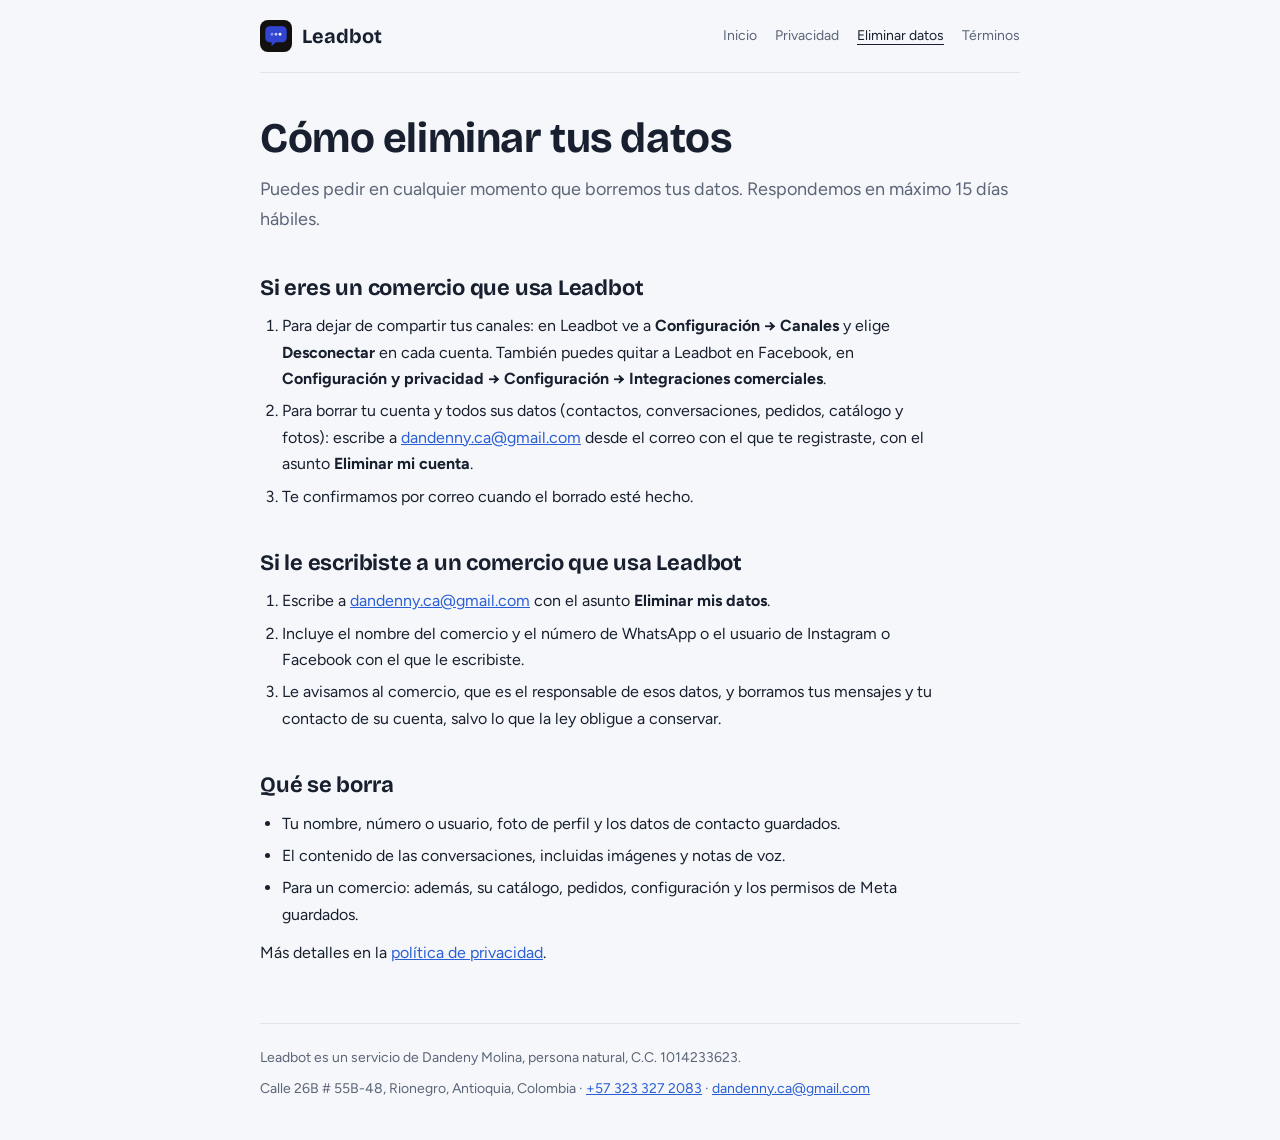
==== eliminar-datos.html @ eb81bd66 "Sitio público de Leadbot: inicio, privacidad, eliminar datos y términos Co-Authored-By: Claude Opus " ====
<!doctype html>
<html lang="es-CO">
<head>
  <meta charset="utf-8">
  <meta name="viewport" content="width=device-width, initial-scale=1">
  <title>Eliminar datos · Leadbot</title>
  <meta name="description" content="Cómo pedir que Leadbot borre tus datos personales.">
  <link rel="icon" href="favicon.png">
  <link rel="preconnect" href="https://fonts.googleapis.com">
  <link rel="preconnect" href="https://fonts.gstatic.com" crossorigin>
  <link rel="stylesheet" href="https://fonts.googleapis.com/css2?family=Bricolage+Grotesque:opsz,wght@12..96,700&family=Figtree:wght@400;600&display=swap">
  <link rel="stylesheet" href="estilos.css">
</head>
<body>
  <header class="top">
    <a class="marca" href="index.html"><img src="icono.png" alt="">Leadbot</a>
    <nav aria-label="Páginas">
      <a href="index.html">Inicio</a>
      <a href="privacidad.html">Privacidad</a>
      <a href="eliminar-datos.html" aria-current="page">Eliminar datos</a>
      <a href="terminos.html">Términos</a>
    </nav>
  </header>
  <main>
    <section>
      <h1>Cómo eliminar tus datos</h1>
      <p class="lead">Puedes pedir en cualquier momento que borremos tus datos. Respondemos en máximo 15 días hábiles.</p>
    </section>
    <section>
      <h2>Si eres un comercio que usa Leadbot</h2>
      <ol>
        <li>Para dejar de compartir tus canales: en Leadbot ve a <b>Configuración → Canales</b> y elige <b>Desconectar</b> en cada cuenta. También puedes quitar a Leadbot en Facebook, en <b>Configuración y privacidad → Configuración → Integraciones comerciales</b>.</li>
        <li>Para borrar tu cuenta y todos sus datos (contactos, conversaciones, pedidos, catálogo y fotos): escribe a <a href="mailto:dandenny.ca@gmail.com">dandenny.ca@gmail.com</a> desde el correo con el que te registraste, con el asunto <b>Eliminar mi cuenta</b>.</li>
        <li>Te confirmamos por correo cuando el borrado esté hecho.</li>
      </ol>
    </section>
    <section>
      <h2>Si le escribiste a un comercio que usa Leadbot</h2>
      <ol>
        <li>Escribe a <a href="mailto:dandenny.ca@gmail.com">dandenny.ca@gmail.com</a> con el asunto <b>Eliminar mis datos</b>.</li>
        <li>Incluye el nombre del comercio y el número de WhatsApp o el usuario de Instagram o Facebook con el que le escribiste.</li>
        <li>Le avisamos al comercio, que es el responsable de esos datos, y borramos tus mensajes y tu contacto de su cuenta, salvo lo que la ley obligue a conservar.</li>
      </ol>
    </section>
    <section>
      <h2>Qué se borra</h2>
      <ul>
        <li>Tu nombre, número o usuario, foto de perfil y los datos de contacto guardados.</li>
        <li>El contenido de las conversaciones, incluidas imágenes y notas de voz.</li>
        <li>Para un comercio: además, su catálogo, pedidos, configuración y los permisos de Meta guardados.</li>
      </ul>
      <p>Más detalles en la <a href="privacidad.html">política de privacidad</a>.</p>
    </section>
  </main>
  <footer class="pie">
    <p>Leadbot es un servicio de Dandeny Molina, persona natural, C.C. 1014233623.</p>
    <p>Calle 26B # 55B-48, Rionegro, Antioquia, Colombia · <a href="tel:+573233272083">+57 323 327 2083</a> · <a href="mailto:dandenny.ca@gmail.com">dandenny.ca@gmail.com</a></p>
  </footer>
</body>
</html>
---- estilos.css ----
/* Sitio público de Leadbot: una columna de lectura, encabezado con la marca y pie con los datos del responsable. */
:root {
  --bg: #f6f7fa;
  --surface: #ffffff;
  --ink: #18202f;
  --muted: #5b6577;
  --line: #dfe3ea;
  --accent: #2a5fd6;
  --accent-soft: #eaf0fc;
  --display: "Bricolage Grotesque", "Avenir Next", system-ui, sans-serif;
  --body: "Figtree", "Helvetica Neue", system-ui, sans-serif;
}
@media (prefers-color-scheme: dark) {
  :root { color-scheme: dark; --bg: #11151d; --surface: #181e29; --ink: #e8ecf3; --muted: #9aa4b5; --line: #2a3242; --accent: #7ea2ff; --accent-soft: #1d2840; }
}
* { box-sizing: border-box; }
html { -webkit-text-size-adjust: 100%; }
body { margin: 0; background: var(--bg); color: var(--ink); font: 400 16px/1.65 var(--body); padding-inline: 20px; }
a { color: var(--accent); }
a:focus-visible { outline: 2px solid var(--accent); outline-offset: 2px; border-radius: 2px; }
.top, main, .pie { max-width: 760px; margin: 0 auto; }
.top { display: flex; flex-wrap: wrap; align-items: center; justify-content: space-between; gap: 12px 24px; padding-block: 20px; border-bottom: 1px solid var(--line); }
.marca { display: flex; align-items: center; gap: 10px; font: 700 20px var(--display); color: var(--ink); text-decoration: none; }
.marca img { width: 32px; height: 32px; border-radius: 8px; }
nav { display: flex; flex-wrap: wrap; gap: 6px 18px; font-size: 14px; }
nav a { color: var(--muted); text-decoration: none; }
nav a:hover, nav a[aria-current="page"] { color: var(--ink); text-decoration: underline; text-underline-offset: 4px; }
main { padding-block: 40px 56px; display: flex; flex-direction: column; gap: 28px; }
h1, h2, h3 { font-family: var(--display); line-height: 1.2; letter-spacing: -0.01em; text-wrap: balance; margin: 0; }
h1 { font-size: clamp(30px, 5vw, 42px); }
h2 { font-size: 22px; margin-top: 12px; }
h3 { font-size: 17px; }
p, ul, ol { margin: 0; max-width: 68ch; }
ul, ol { padding-left: 22px; display: flex; flex-direction: column; gap: 6px; }
section { display: flex; flex-direction: column; gap: 12px; }
.lead { font-size: 18px; color: var(--muted); }
.fecha { font-size: 14px; color: var(--muted); }
.caja { background: var(--surface); border: 1px solid var(--line); border-radius: 10px; padding: 18px 20px; display: flex; flex-direction: column; gap: 8px; }
.datos { display: grid; grid-template-columns: max-content 1fr; gap: 4px 16px; margin: 0; }
.datos dt { color: var(--muted); }
.datos dd { margin: 0; overflow-wrap: anywhere; }
.grid { display: grid; grid-template-columns: repeat(auto-fit, minmax(210px, 1fr)); gap: 14px; }
.grid .caja h3 { font-size: 16px; }
.grid .caja p { color: var(--muted); font-size: 15px; }
.pie { border-top: 1px solid var(--line); padding-block: 22px 40px; font-size: 14px; color: var(--muted); display: flex; flex-direction: column; gap: 8px; }
.pie nav a { color: var(--muted); }
@media (max-width: 480px) { .datos { grid-template-columns: 1fr; gap: 0; } .datos dd { margin-bottom: 8px; } }
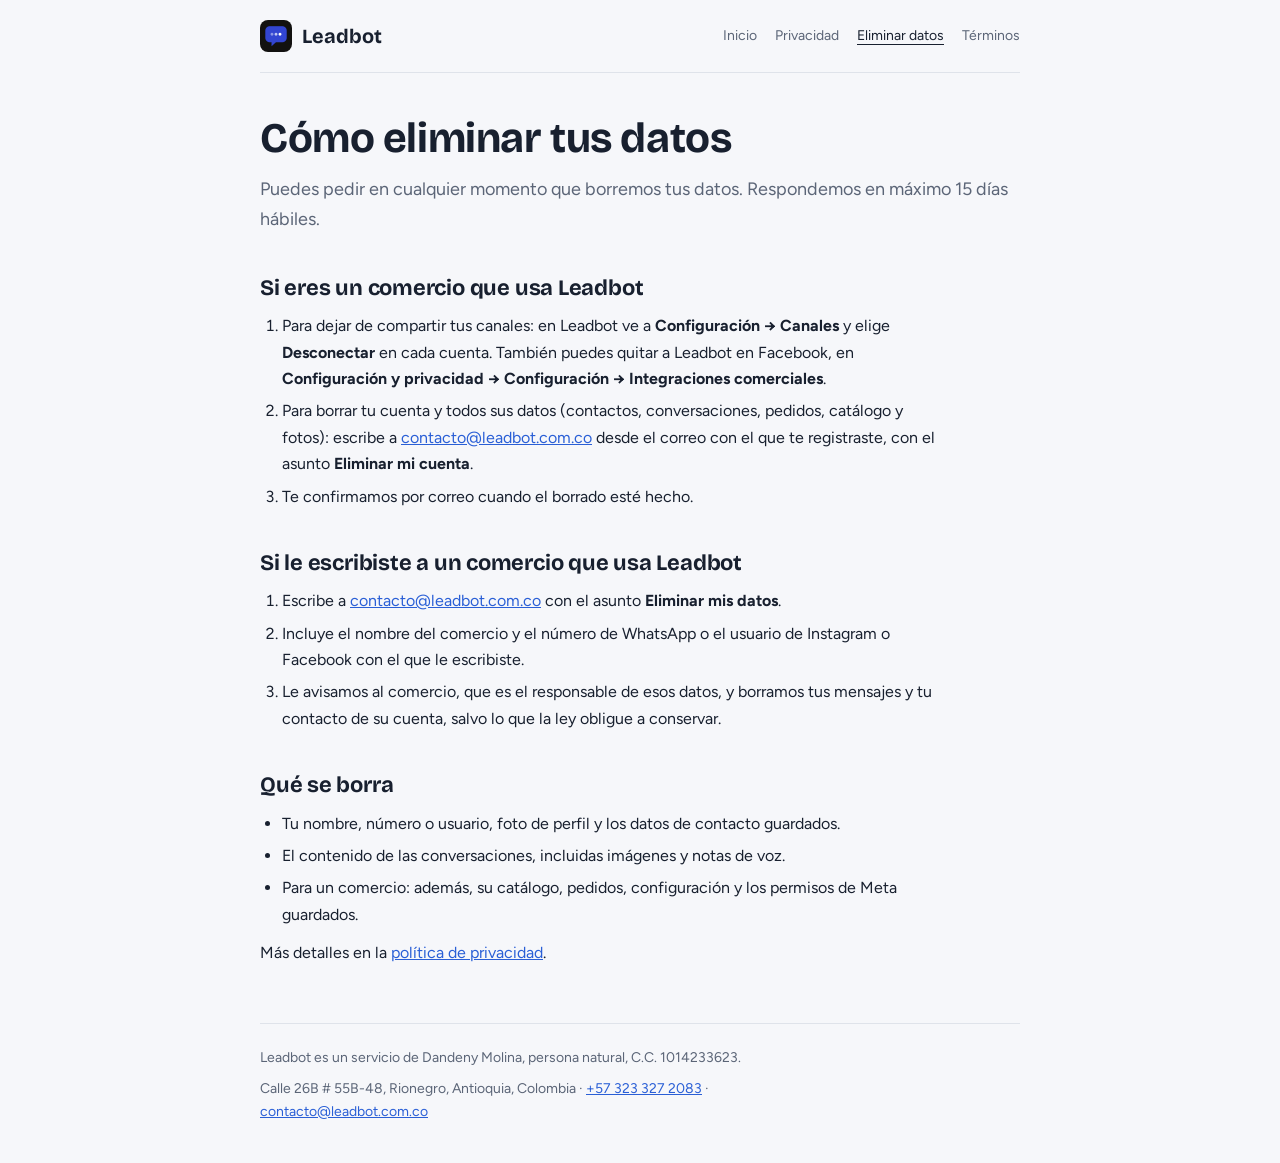
==== commit 8620fa47: "Correo de contacto del dominio: contacto@leadbot.com.co Co-Authored-By: Claude Opus 5.5 <noreply@ant" ====
--- a/eliminar-datos.html
+++ b/eliminar-datos.html
@@ -30,14 +30,14 @@
       <h2>Si eres un comercio que usa Leadbot</h2>
       <ol>
         <li>Para dejar de compartir tus canales: en Leadbot ve a <b>Configuración → Canales</b> y elige <b>Desconectar</b> en cada cuenta. También puedes quitar a Leadbot en Facebook, en <b>Configuración y privacidad → Configuración → Integraciones comerciales</b>.</li>
-        <li>Para borrar tu cuenta y todos sus datos (contactos, conversaciones, pedidos, catálogo y fotos): escribe a <a href="mailto:dandenny.ca@gmail.com">dandenny.ca@gmail.com</a> desde el correo con el que te registraste, con el asunto <b>Eliminar mi cuenta</b>.</li>
+        <li>Para borrar tu cuenta y todos sus datos (contactos, conversaciones, pedidos, catálogo y fotos): escribe a <a href="mailto:contacto@leadbot.com.co">contacto@leadbot.com.co</a> desde el correo con el que te registraste, con el asunto <b>Eliminar mi cuenta</b>.</li>
         <li>Te confirmamos por correo cuando el borrado esté hecho.</li>
       </ol>
     </section>
     <section>
       <h2>Si le escribiste a un comercio que usa Leadbot</h2>
       <ol>
-        <li>Escribe a <a href="mailto:dandenny.ca@gmail.com">dandenny.ca@gmail.com</a> con el asunto <b>Eliminar mis datos</b>.</li>
+        <li>Escribe a <a href="mailto:contacto@leadbot.com.co">contacto@leadbot.com.co</a> con el asunto <b>Eliminar mis datos</b>.</li>
         <li>Incluye el nombre del comercio y el número de WhatsApp o el usuario de Instagram o Facebook con el que le escribiste.</li>
         <li>Le avisamos al comercio, que es el responsable de esos datos, y borramos tus mensajes y tu contacto de su cuenta, salvo lo que la ley obligue a conservar.</li>
       </ol>
@@ -54,7 +54,7 @@
   </main>
   <footer class="pie">
     <p>Leadbot es un servicio de Dandeny Molina, persona natural, C.C. 1014233623.</p>
-    <p>Calle 26B # 55B-48, Rionegro, Antioquia, Colombia · <a href="tel:+573233272083">+57 323 327 2083</a> · <a href="mailto:dandenny.ca@gmail.com">dandenny.ca@gmail.com</a></p>
+    <p>Calle 26B # 55B-48, Rionegro, Antioquia, Colombia · <a href="tel:+573233272083">+57 323 327 2083</a> · <a href="mailto:contacto@leadbot.com.co">contacto@leadbot.com.co</a></p>
   </footer>
 </body>
 </html>
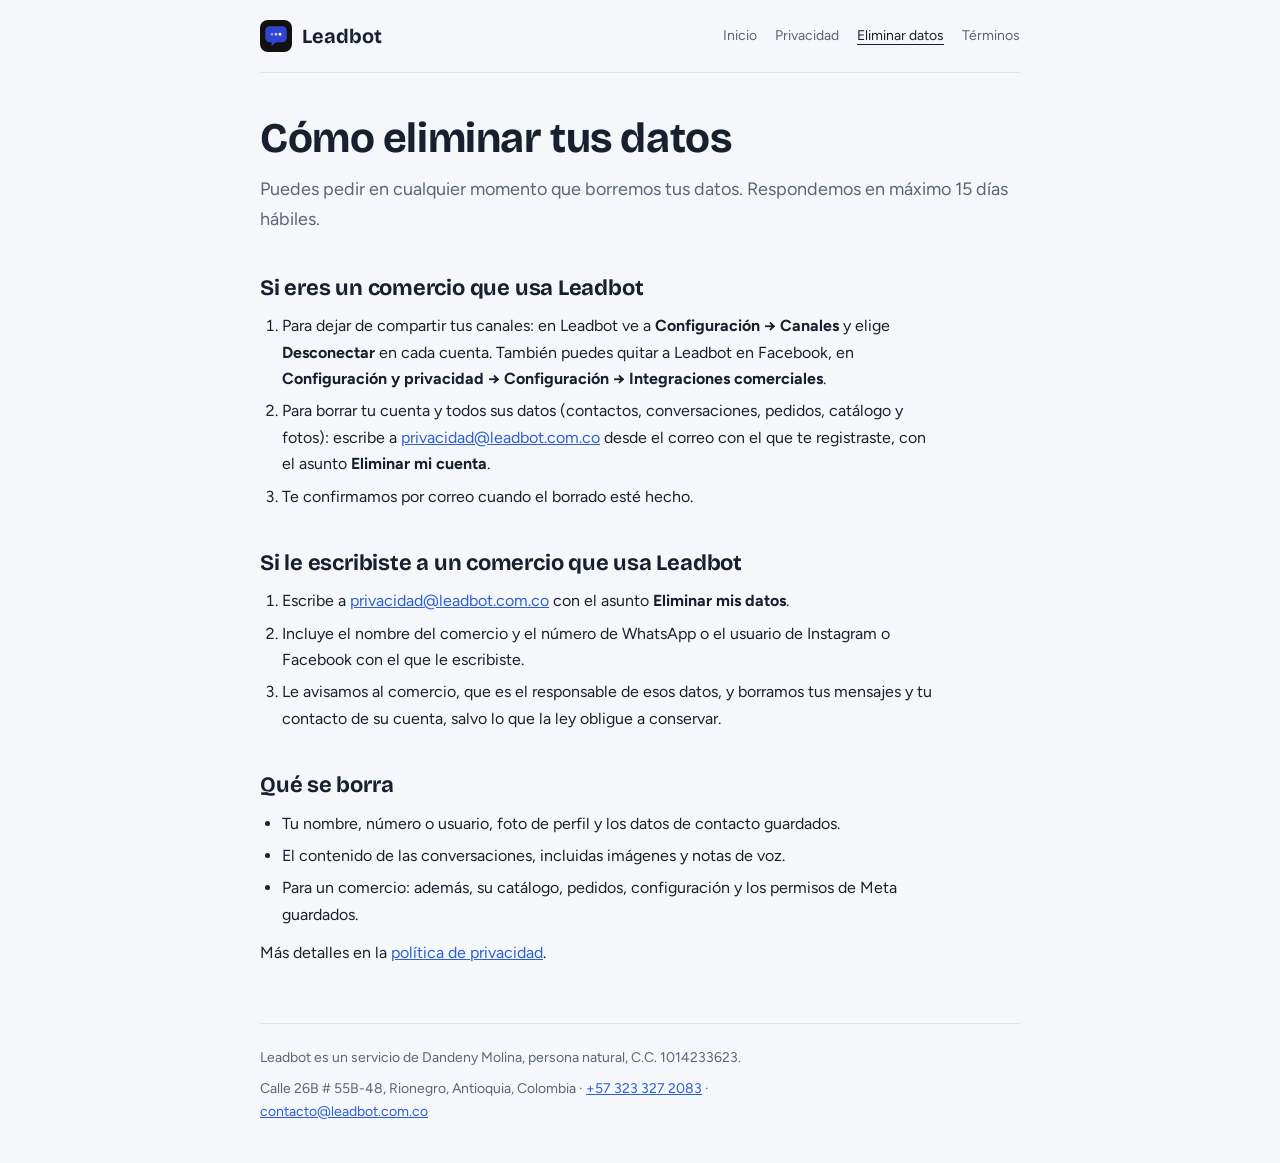
==== commit 07ce2ef9: "Correos por tema: privacidad@ para datos personales, soporte@ para comercios Co-Authored-By: Claude " ====
--- a/eliminar-datos.html
+++ b/eliminar-datos.html
@@ -30,14 +30,14 @@
       <h2>Si eres un comercio que usa Leadbot</h2>
       <ol>
         <li>Para dejar de compartir tus canales: en Leadbot ve a <b>Configuración → Canales</b> y elige <b>Desconectar</b> en cada cuenta. También puedes quitar a Leadbot en Facebook, en <b>Configuración y privacidad → Configuración → Integraciones comerciales</b>.</li>
-        <li>Para borrar tu cuenta y todos sus datos (contactos, conversaciones, pedidos, catálogo y fotos): escribe a <a href="mailto:contacto@leadbot.com.co">contacto@leadbot.com.co</a> desde el correo con el que te registraste, con el asunto <b>Eliminar mi cuenta</b>.</li>
+        <li>Para borrar tu cuenta y todos sus datos (contactos, conversaciones, pedidos, catálogo y fotos): escribe a <a href="mailto:privacidad@leadbot.com.co">privacidad@leadbot.com.co</a> desde el correo con el que te registraste, con el asunto <b>Eliminar mi cuenta</b>.</li>
         <li>Te confirmamos por correo cuando el borrado esté hecho.</li>
       </ol>
     </section>
     <section>
       <h2>Si le escribiste a un comercio que usa Leadbot</h2>
       <ol>
-        <li>Escribe a <a href="mailto:contacto@leadbot.com.co">contacto@leadbot.com.co</a> con el asunto <b>Eliminar mis datos</b>.</li>
+        <li>Escribe a <a href="mailto:privacidad@leadbot.com.co">privacidad@leadbot.com.co</a> con el asunto <b>Eliminar mis datos</b>.</li>
         <li>Incluye el nombre del comercio y el número de WhatsApp o el usuario de Instagram o Facebook con el que le escribiste.</li>
         <li>Le avisamos al comercio, que es el responsable de esos datos, y borramos tus mensajes y tu contacto de su cuenta, salvo lo que la ley obligue a conservar.</li>
       </ol>
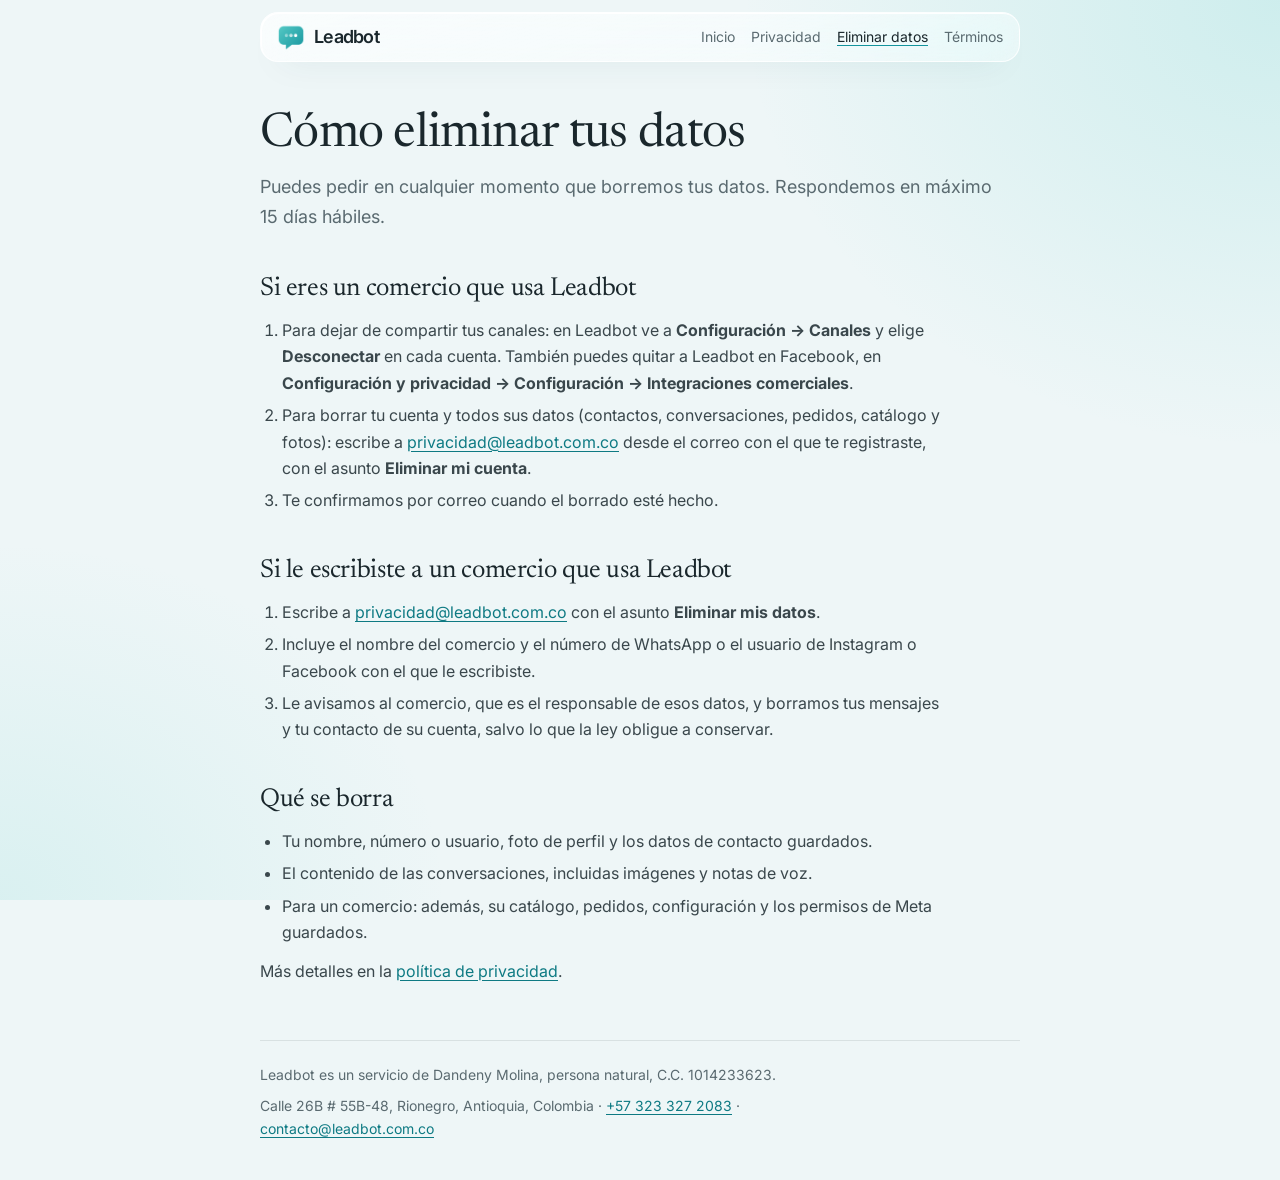
==== commit 61a3b018: "Páginas legales en vidrio claro y nuevo ícono (burbuja turquesa) en lugar del robot Co-Authored-By: " ====
--- a/eliminar-datos.html
+++ b/eliminar-datos.html
@@ -5,11 +5,13 @@
   <meta name="viewport" content="width=device-width, initial-scale=1">
   <title>Eliminar datos · Leadbot</title>
   <meta name="description" content="Cómo pedir que Leadbot borre tus datos personales.">
-  <link rel="icon" href="favicon.png">
+  <link rel="icon" href="favicon.svg" type="image/svg+xml">
+  <link rel="icon" href="favicon.png" sizes="64x64">
+  <link rel="apple-touch-icon" href="apple-touch-icon.png">
   <link rel="preconnect" href="https://fonts.googleapis.com">
   <link rel="preconnect" href="https://fonts.gstatic.com" crossorigin>
-  <link rel="stylesheet" href="https://fonts.googleapis.com/css2?family=Bricolage+Grotesque:opsz,wght@12..96,700&family=Figtree:wght@400;600&display=swap">
-  <link rel="stylesheet" href="estilos.css">
+  <link rel="stylesheet" href="https://fonts.googleapis.com/css2?family=Inter:wght@400;600&family=Newsreader:opsz,wght@6..72,400&display=swap">
+  <link rel="stylesheet" href="estilos.css?v=202610091800">
 </head>
 <body>
   <header class="top">
--- a/estilos.css
+++ b/estilos.css
@@ -1,41 +1,83 @@
-/* Sitio público de Leadbot: una columna de lectura, encabezado con la marca y pie con los datos del responsable. */
+/* Páginas legales de Leadbot: una columna de lectura en vidrio claro (paleta
+   Laguna, igual que el inicio y el panel). Encabezado con la marca, cajas de
+   vidrio para los datos y pie con el responsable. */
 :root {
-  --bg: #f6f7fa;
-  --surface: #ffffff;
-  --ink: #18202f;
-  --muted: #5b6577;
-  --line: #dfe3ea;
-  --accent: #2a5fd6;
-  --accent-soft: #eaf0fc;
-  --display: "Bricolage Grotesque", "Avenir Next", system-ui, sans-serif;
-  --body: "Figtree", "Helvetica Neue", system-ui, sans-serif;
-}
-@media (prefers-color-scheme: dark) {
-  :root { color-scheme: dark; --bg: #11151d; --surface: #181e29; --ink: #e8ecf3; --muted: #9aa4b5; --line: #2a3242; --accent: #7ea2ff; --accent-soft: #1d2840; }
+  color-scheme: light;
+  --page: #eef6f7;
+  --ink: #1a272c;
+  --ink-2: #3a474c;
+  --muted: #5a6a70;
+  --line: rgba(26, 39, 44, 0.1);
+  --accent: #14949d;
+  --accent-hover: #0e7a83;
+  --serif: "Newsreader", "Iowan Old Style", Georgia, serif;
+  --sans: "Inter", system-ui, -apple-system, "Segoe UI", sans-serif;
+  --glass-bg: linear-gradient(160deg, rgba(255, 255, 255, 0.7), rgba(255, 255, 255, 0.4));
+  --glass-shadow: inset 1px 1px 0 rgba(255, 255, 255, 0.95), 0 14px 34px -22px rgba(20, 70, 80, 0.28);
 }
 * { box-sizing: border-box; }
 html { -webkit-text-size-adjust: 100%; }
-body { margin: 0; background: var(--bg); color: var(--ink); font: 400 16px/1.65 var(--body); padding-inline: 20px; }
-a { color: var(--accent); }
-a:focus-visible { outline: 2px solid var(--accent); outline-offset: 2px; border-radius: 2px; }
+body {
+  margin: 0;
+  padding-inline: 20px;
+  background-color: var(--page);
+  background-image:
+    radial-gradient(60vmax 50vmax at 100% 0%, rgba(92, 207, 202, 0.22), transparent 70%),
+    radial-gradient(50vmax 40vmax at 0% 100%, rgba(92, 207, 202, 0.14), transparent 70%);
+  background-attachment: fixed;
+  color: var(--ink);
+  font: 400 16px/1.65 var(--sans);
+  -webkit-font-smoothing: antialiased;
+}
+a { color: var(--accent-hover); text-underline-offset: 3px; }
+a:focus-visible { outline: 2px solid var(--accent); outline-offset: 2px; border-radius: 4px; }
 .top, main, .pie { max-width: 760px; margin: 0 auto; }
-.top { display: flex; flex-wrap: wrap; align-items: center; justify-content: space-between; gap: 12px 24px; padding-block: 20px; border-bottom: 1px solid var(--line); }
-.marca { display: flex; align-items: center; gap: 10px; font: 700 20px var(--display); color: var(--ink); text-decoration: none; }
-.marca img { width: 32px; height: 32px; border-radius: 8px; }
-nav { display: flex; flex-wrap: wrap; gap: 6px 18px; font-size: 14px; }
+.top {
+  position: sticky;
+  top: calc(env(safe-area-inset-top, 0px) + 12px);
+  z-index: 5;
+  margin-top: 12px;
+  display: flex;
+  flex-wrap: wrap;
+  align-items: center;
+  justify-content: space-between;
+  gap: 10px 24px;
+  padding: 10px 16px;
+  border-radius: 18px;
+  background: var(--glass-bg);
+  -webkit-backdrop-filter: blur(20px) saturate(170%);
+  backdrop-filter: blur(20px) saturate(170%);
+  border: 1px solid rgba(255, 255, 255, 0.8);
+  box-shadow: var(--glass-shadow);
+}
+.marca { display: flex; align-items: center; gap: 9px; font: 600 18px/1 var(--sans); letter-spacing: -0.04em; color: var(--ink); text-decoration: none; }
+.marca img { width: 28px; height: 28px; }
+nav { display: flex; flex-wrap: wrap; gap: 4px 16px; font-size: 14px; }
 nav a { color: var(--muted); text-decoration: none; }
-nav a:hover, nav a[aria-current="page"] { color: var(--ink); text-decoration: underline; text-underline-offset: 4px; }
-main { padding-block: 40px 56px; display: flex; flex-direction: column; gap: 28px; }
-h1, h2, h3 { font-family: var(--display); line-height: 1.2; letter-spacing: -0.01em; text-wrap: balance; margin: 0; }
-h1 { font-size: clamp(30px, 5vw, 42px); }
-h2 { font-size: 22px; margin-top: 12px; }
-h3 { font-size: 17px; }
-p, ul, ol { margin: 0; max-width: 68ch; }
+nav a:hover, nav a[aria-current="page"] { color: var(--ink); text-decoration: underline; text-decoration-color: var(--accent); }
+main { padding-block: 48px 56px; display: flex; flex-direction: column; gap: 30px; }
+h1, h2, h3 { line-height: 1.2; text-wrap: balance; margin: 0; }
+h1, h2 { font-family: var(--serif); font-weight: 400; letter-spacing: -0.015em; }
+h1 { font-size: clamp(34px, 5.4vw, 48px); line-height: 1.05; }
+h2 { font-size: 26px; margin-top: 12px; }
+h3 { font-size: 17px; font-weight: 600; }
+p, ul, ol { margin: 0; max-width: 68ch; color: var(--ink-2); }
 ul, ol { padding-left: 22px; display: flex; flex-direction: column; gap: 6px; }
 section { display: flex; flex-direction: column; gap: 12px; }
 .lead { font-size: 18px; color: var(--muted); }
 .fecha { font-size: 14px; color: var(--muted); }
-.caja { background: var(--surface); border: 1px solid var(--line); border-radius: 10px; padding: 18px 20px; display: flex; flex-direction: column; gap: 8px; }
+.caja {
+  background: var(--glass-bg);
+  -webkit-backdrop-filter: blur(18px) saturate(160%);
+  backdrop-filter: blur(18px) saturate(160%);
+  border: 1px solid rgba(255, 255, 255, 0.8);
+  box-shadow: var(--glass-shadow);
+  border-radius: 18px;
+  padding: 20px 22px;
+  display: flex;
+  flex-direction: column;
+  gap: 8px;
+}
 .datos { display: grid; grid-template-columns: max-content 1fr; gap: 4px 16px; margin: 0; }
 .datos dt { color: var(--muted); }
 .datos dd { margin: 0; overflow-wrap: anywhere; }
@@ -43,5 +85,6 @@
 .grid .caja h3 { font-size: 16px; }
 .grid .caja p { color: var(--muted); font-size: 15px; }
 .pie { border-top: 1px solid var(--line); padding-block: 22px 40px; font-size: 14px; color: var(--muted); display: flex; flex-direction: column; gap: 8px; }
+.pie p { color: var(--muted); }
 .pie nav a { color: var(--muted); }
 @media (max-width: 480px) { .datos { grid-template-columns: 1fr; gap: 0; } .datos dd { margin-bottom: 8px; } }
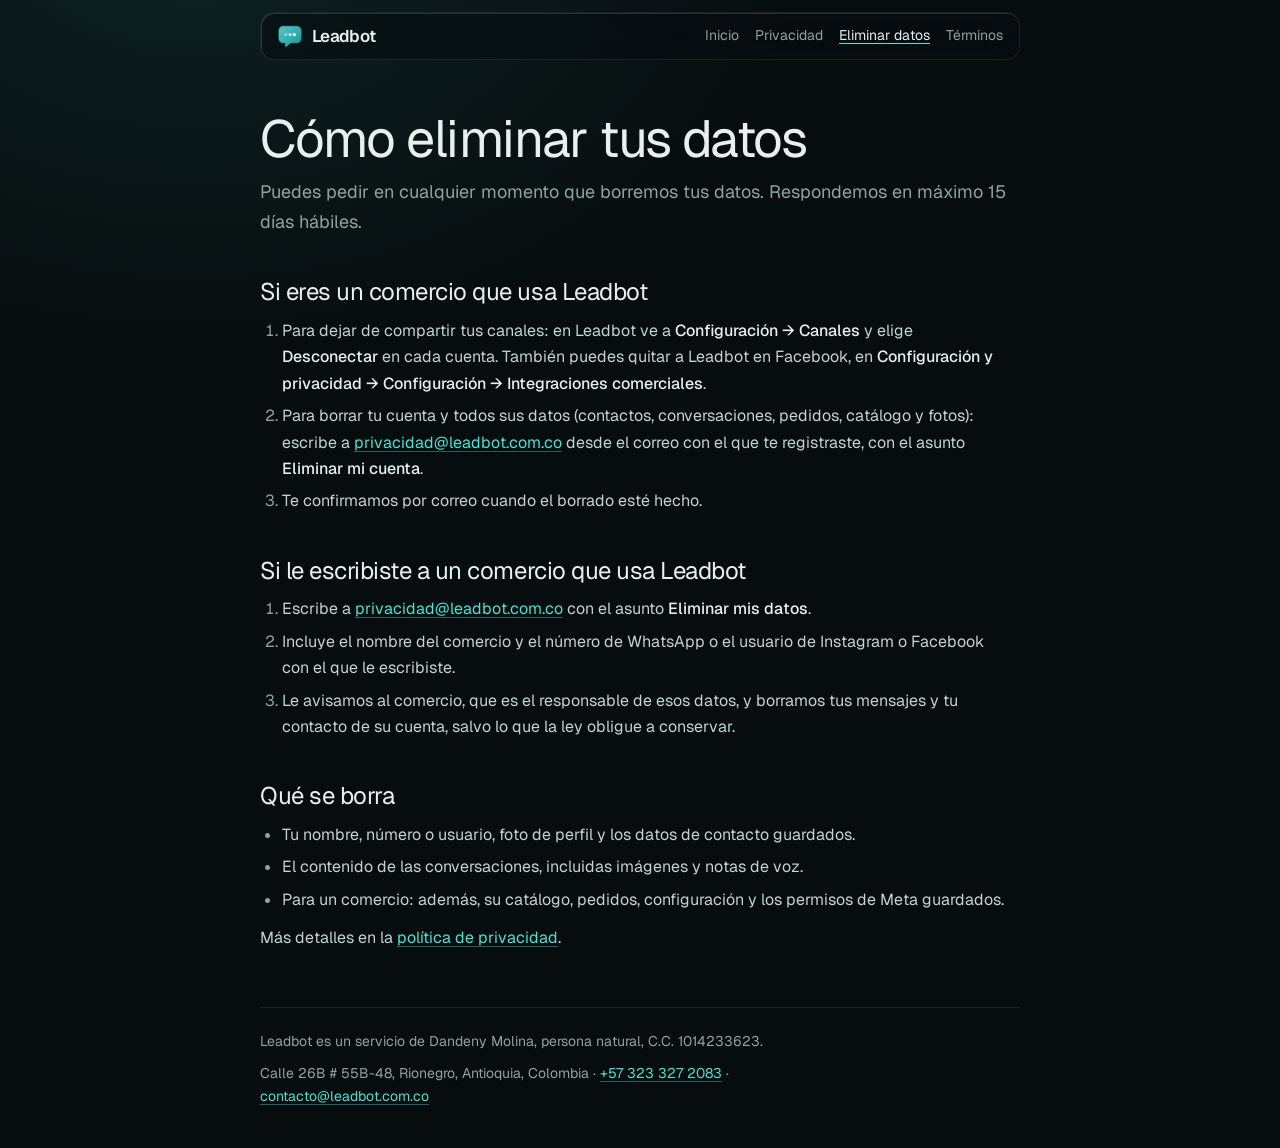
==== commit e2069521: "Páginas legales en el estilo oscuro del inicio (tinta de noche, turquesa, Geist) Co-Authored-By: Cla" ====
--- a/eliminar-datos.html
+++ b/eliminar-datos.html
@@ -3,6 +3,7 @@
 <head>
   <meta charset="utf-8">
   <meta name="viewport" content="width=device-width, initial-scale=1">
+  <meta name="theme-color" content="#070d0f">
   <title>Eliminar datos · Leadbot</title>
   <meta name="description" content="Cómo pedir que Leadbot borre tus datos personales.">
   <link rel="icon" href="favicon.svg" type="image/svg+xml">
@@ -10,8 +11,8 @@
   <link rel="apple-touch-icon" href="apple-touch-icon.png">
   <link rel="preconnect" href="https://fonts.googleapis.com">
   <link rel="preconnect" href="https://fonts.gstatic.com" crossorigin>
-  <link rel="stylesheet" href="https://fonts.googleapis.com/css2?family=Inter:wght@400;600&family=Newsreader:opsz,wght@6..72,400&display=swap">
-  <link rel="stylesheet" href="estilos.css?v=202610091800">
+  <link rel="stylesheet" href="https://fonts.googleapis.com/css2?family=Geist:wght@400;500;600&family=Geist+Mono:wght@400;500&display=swap">
+  <link rel="stylesheet" href="estilos.css?v=202610102000">
 </head>
 <body>
   <header class="top">
--- a/estilos.css
+++ b/estilos.css
@@ -1,36 +1,36 @@
-/* Páginas legales de Leadbot: una columna de lectura en vidrio claro (paleta
-   Laguna, igual que el inicio y el panel). Encabezado con la marca, cajas de
-   vidrio para los datos y pie con el responsable. */
+/* Páginas legales de Leadbot: una columna de lectura en el mismo mundo oscuro
+   del inicio (tinta de noche, turquesa de señal, Geist). Encabezado de vidrio
+   oscuro, cajas de vidrio para los datos y pie con el responsable. */
 :root {
-  color-scheme: light;
-  --page: #eef6f7;
-  --ink: #1a272c;
-  --ink-2: #3a474c;
-  --muted: #5a6a70;
-  --line: rgba(26, 39, 44, 0.1);
-  --accent: #14949d;
-  --accent-hover: #0e7a83;
-  --serif: "Newsreader", "Iowan Old Style", Georgia, serif;
-  --sans: "Inter", system-ui, -apple-system, "Segoe UI", sans-serif;
-  --glass-bg: linear-gradient(160deg, rgba(255, 255, 255, 0.7), rgba(255, 255, 255, 0.4));
-  --glass-shadow: inset 1px 1px 0 rgba(255, 255, 255, 0.95), 0 14px 34px -22px rgba(20, 70, 80, 0.28);
+  color-scheme: dark;
+  --noche: #070d0f;
+  --texto: #e6f0ef;
+  --texto-2: #c3d3d2;
+  --tenue: #8ea3a3;
+  --hilo: rgba(220, 245, 242, 0.1);
+  --senal: #49e3d3;
+  --display: "Geist", "Helvetica Neue", system-ui, sans-serif;
+  --mono: "Geist Mono", ui-monospace, Menlo, monospace;
+  --vidrio-bg: linear-gradient(150deg, rgba(255, 255, 255, 0.08), rgba(255, 255, 255, 0.02) 55%);
+  --vidrio-borde: rgba(255, 255, 255, 0.09);
+  --vidrio-sombra: inset 1px 1px 0 rgba(255, 255, 255, 0.14), 0 24px 60px -30px rgba(0, 0, 0, 0.85);
 }
 * { box-sizing: border-box; }
 html { -webkit-text-size-adjust: 100%; }
 body {
   margin: 0;
   padding-inline: 20px;
-  background-color: var(--page);
-  background-image:
-    radial-gradient(60vmax 50vmax at 100% 0%, rgba(92, 207, 202, 0.22), transparent 70%),
-    radial-gradient(50vmax 40vmax at 0% 100%, rgba(92, 207, 202, 0.14), transparent 70%);
+  background-color: var(--noche);
+  /* La misma luz del inicio: entra arriba a la izquierda. */
+  background-image: radial-gradient(70vmax 50vmax at 15% -10%, rgba(73, 227, 211, 0.1), transparent 70%);
   background-attachment: fixed;
-  color: var(--ink);
-  font: 400 16px/1.65 var(--sans);
+  color: var(--texto);
+  font: 400 16px/1.65 var(--display);
   -webkit-font-smoothing: antialiased;
 }
-a { color: var(--accent-hover); text-underline-offset: 3px; }
-a:focus-visible { outline: 2px solid var(--accent); outline-offset: 2px; border-radius: 4px; }
+a { color: var(--senal); text-underline-offset: 3px; text-decoration-color: rgba(73, 227, 211, 0.4); }
+a:hover { text-decoration-color: var(--senal); }
+a:focus-visible { outline: 2px solid var(--senal); outline-offset: 2px; border-radius: 4px; }
 .top, main, .pie { max-width: 760px; margin: 0 auto; }
 .top {
   position: sticky;
@@ -43,48 +43,49 @@
   justify-content: space-between;
   gap: 10px 24px;
   padding: 10px 16px;
-  border-radius: 18px;
-  background: var(--glass-bg);
-  -webkit-backdrop-filter: blur(20px) saturate(170%);
-  backdrop-filter: blur(20px) saturate(170%);
-  border: 1px solid rgba(255, 255, 255, 0.8);
-  box-shadow: var(--glass-shadow);
+  border-radius: 14px;
+  background: rgba(7, 13, 15, 0.6);
+  -webkit-backdrop-filter: blur(16px) saturate(140%);
+  backdrop-filter: blur(16px) saturate(140%);
+  border: 1px solid var(--vidrio-borde);
+  box-shadow: var(--vidrio-sombra);
 }
-.marca { display: flex; align-items: center; gap: 9px; font: 600 18px/1 var(--sans); letter-spacing: -0.04em; color: var(--ink); text-decoration: none; }
-.marca img { width: 28px; height: 28px; }
+.marca { display: flex; align-items: center; gap: 9px; font: 600 17px/1 var(--display); letter-spacing: -0.04em; color: var(--texto); text-decoration: none; }
+.marca img { width: 26px; height: 26px; }
 nav { display: flex; flex-wrap: wrap; gap: 4px 16px; font-size: 14px; }
-nav a { color: var(--muted); text-decoration: none; }
-nav a:hover, nav a[aria-current="page"] { color: var(--ink); text-decoration: underline; text-decoration-color: var(--accent); }
-main { padding-block: 48px 56px; display: flex; flex-direction: column; gap: 30px; }
-h1, h2, h3 { line-height: 1.2; text-wrap: balance; margin: 0; }
-h1, h2 { font-family: var(--serif); font-weight: 400; letter-spacing: -0.015em; }
-h1 { font-size: clamp(34px, 5.4vw, 48px); line-height: 1.05; }
-h2 { font-size: 26px; margin-top: 12px; }
-h3 { font-size: 17px; font-weight: 600; }
-p, ul, ol { margin: 0; max-width: 68ch; color: var(--ink-2); }
+nav a { color: var(--tenue); text-decoration: none; }
+nav a:hover, nav a[aria-current="page"] { color: var(--texto); text-decoration: underline; text-decoration-color: var(--senal); }
+main { padding-block: 52px 56px; display: flex; flex-direction: column; gap: 30px; }
+h1, h2, h3 { line-height: 1.15; text-wrap: balance; margin: 0; font-weight: 400; letter-spacing: -0.03em; }
+h1 { font-size: clamp(34px, 5.4vw, 52px); line-height: 1.02; }
+h2 { font-size: 24px; margin-top: 12px; letter-spacing: -0.02em; }
+h3 { font-size: 17px; font-weight: 500; letter-spacing: -0.01em; }
+p, ul, ol { margin: 0; max-width: 68ch; color: var(--texto-2); }
+b, strong { color: var(--texto); font-weight: 500; }
 ul, ol { padding-left: 22px; display: flex; flex-direction: column; gap: 6px; }
+li::marker { color: var(--tenue); }
 section { display: flex; flex-direction: column; gap: 12px; }
-.lead { font-size: 18px; color: var(--muted); }
-.fecha { font-size: 14px; color: var(--muted); }
+.lead { font-size: 18px; color: var(--tenue); }
+.fecha { font: 400 12px var(--mono); letter-spacing: 0.06em; text-transform: uppercase; color: var(--tenue); }
 .caja {
-  background: var(--glass-bg);
-  -webkit-backdrop-filter: blur(18px) saturate(160%);
-  backdrop-filter: blur(18px) saturate(160%);
-  border: 1px solid rgba(255, 255, 255, 0.8);
-  box-shadow: var(--glass-shadow);
-  border-radius: 18px;
+  background: var(--vidrio-bg);
+  -webkit-backdrop-filter: blur(14px) saturate(140%);
+  backdrop-filter: blur(14px) saturate(140%);
+  border: 1px solid var(--vidrio-borde);
+  box-shadow: var(--vidrio-sombra);
+  border-radius: 16px;
   padding: 20px 22px;
   display: flex;
   flex-direction: column;
   gap: 8px;
 }
-.datos { display: grid; grid-template-columns: max-content 1fr; gap: 4px 16px; margin: 0; }
-.datos dt { color: var(--muted); }
-.datos dd { margin: 0; overflow-wrap: anywhere; }
+.datos { display: grid; grid-template-columns: max-content 1fr; gap: 6px 16px; margin: 0; }
+.datos dt { font: 400 12px/1.9 var(--mono); letter-spacing: 0.04em; color: var(--tenue); }
+.datos dd { margin: 0; color: var(--texto); overflow-wrap: anywhere; }
 .grid { display: grid; grid-template-columns: repeat(auto-fit, minmax(210px, 1fr)); gap: 14px; }
 .grid .caja h3 { font-size: 16px; }
-.grid .caja p { color: var(--muted); font-size: 15px; }
-.pie { border-top: 1px solid var(--line); padding-block: 22px 40px; font-size: 14px; color: var(--muted); display: flex; flex-direction: column; gap: 8px; }
-.pie p { color: var(--muted); }
-.pie nav a { color: var(--muted); }
+.grid .caja p { color: var(--tenue); font-size: 15px; }
+.pie { border-top: 1px solid var(--hilo); padding-block: 22px 40px; font-size: 14px; color: var(--tenue); display: flex; flex-direction: column; gap: 8px; }
+.pie p { color: var(--tenue); }
+.pie nav a { color: var(--tenue); }
 @media (max-width: 480px) { .datos { grid-template-columns: 1fr; gap: 0; } .datos dd { margin-bottom: 8px; } }
